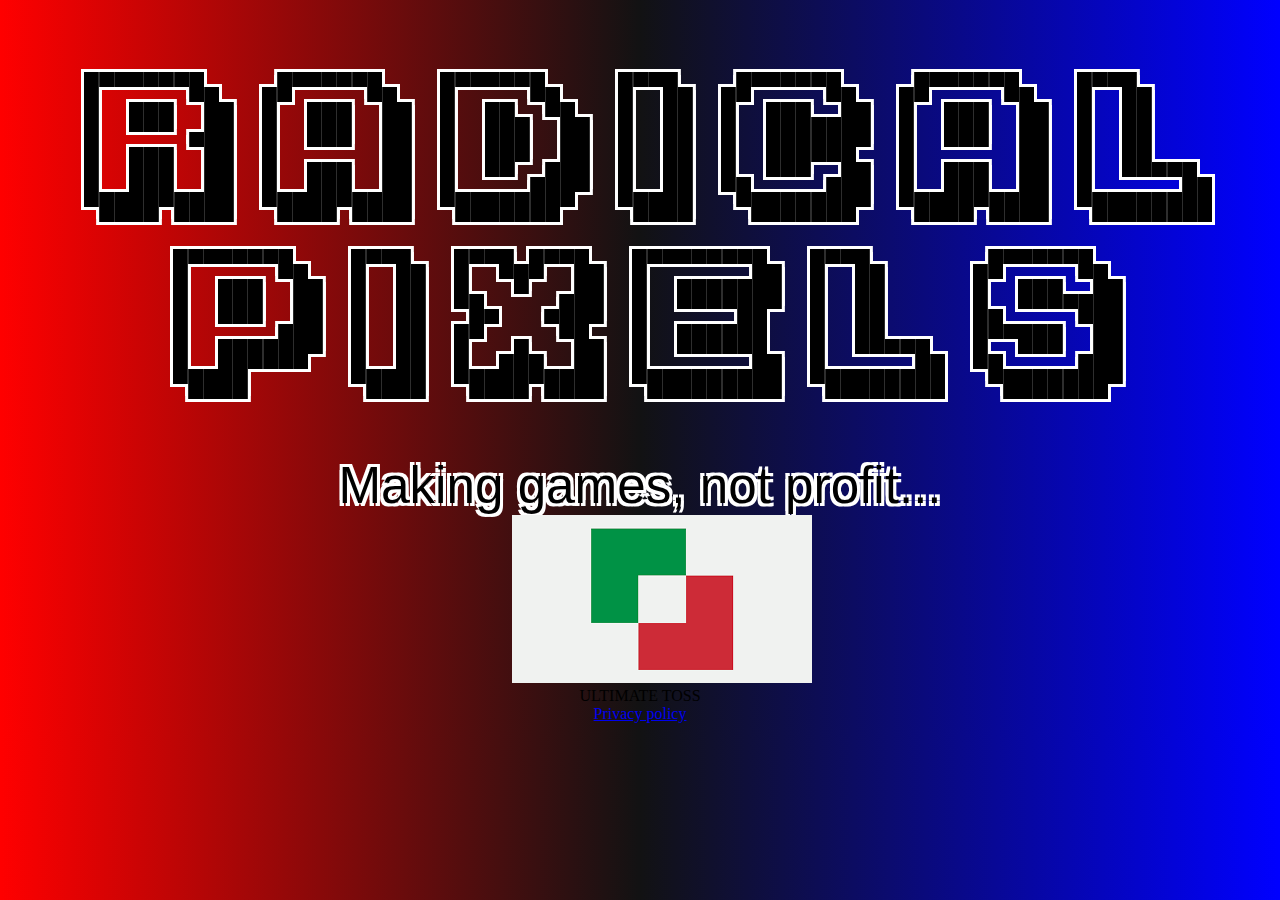
==== index.html @ 6ad02829 "add privacy policy" ====
<!DOCTYPE html>

<html lang="en">

<head>
    <meta charset="UTF-8">
    <meta name="viewport" content="width=device-width, initial-scale=1.0">
    
    <!-- <base href="https://radicalpixels.xyz/" target="_blank"> -->

    <title>Radical Pixels</title>
    
    <link rel="shortcut icon" href="favicon/favicon.ico" />
    <link rel="stylesheet" href="style.css">
</head>

<body>

    <body class="background-body">


        <div class="title">
            <div>R a d i c a l</div>
            <div>P i x e l s</div>
        </div>
        <div class="motto">
            Making games, not profit...
        </div>

        <center>
            <div class="game-entry">
                <img src="radicalpixels.png"><div>ULTIMATE TOSS</div>
            </div>
        </center>

        <a href="privacy-policy.html">Privacy policy</a>


        <!--play store-->
        <!-- 
        <div>
            <button class="button2"
                onclick="window.open('https://play.google.com/store/apps/details?id=com.salvai.ultimatetoss','_blank')">Ultimate
                Toss</button>
        </div>

        <div>
            <button class="button2"
                onclick="window.open('https://play.google.com/store/apps/details?id=com.salvai.broomball','_blank')">Pocket
                Broomball</button>

        </div> -->

        <!--app store-->
        <!-- 
        <div>
            <button class="button1"
                onclick="window.open('https://apps.apple.com/app/ultimate-toss/id1522604143','_blank')">Ultimate
                Toss</button>

        </div>

        <div>
            <button class="button1"
                onclick="window.open('https://apps.apple.com/app/pocket-broomball/id1511009171','_blank')">Pocket
                Broomball</button>
        </div> -->

    </body>

</html>

<style>



</style>
---- style.css ----
@font-face {
    font-family: 'ArcadeClassic';
    src: url('ka1.ttf')  format('truetype')
}

body {
    background-image: linear-gradient(to right, red ,rgb(18, 18, 19), blue);
    text-align: center;
}

.title {
    font-family: 'ArcadeClassic';
    /* font-family: Arial, sans-serif; */
    font-size: 12vw;
    margin: 4vw;
    text-shadow: -3px 3px white,3px 3px white,3px -3px white,-3px -3px white;
}


.motto{
    text-align: center;
    font-size: 4vw;
    font-family: Verdana, sans-serif;
    text-shadow: -3px 3px white,3px 3px white,3px -3px white,-3px -3px white;
}

.game-entry {
    width: 20vw;
}

.game-icon {

}
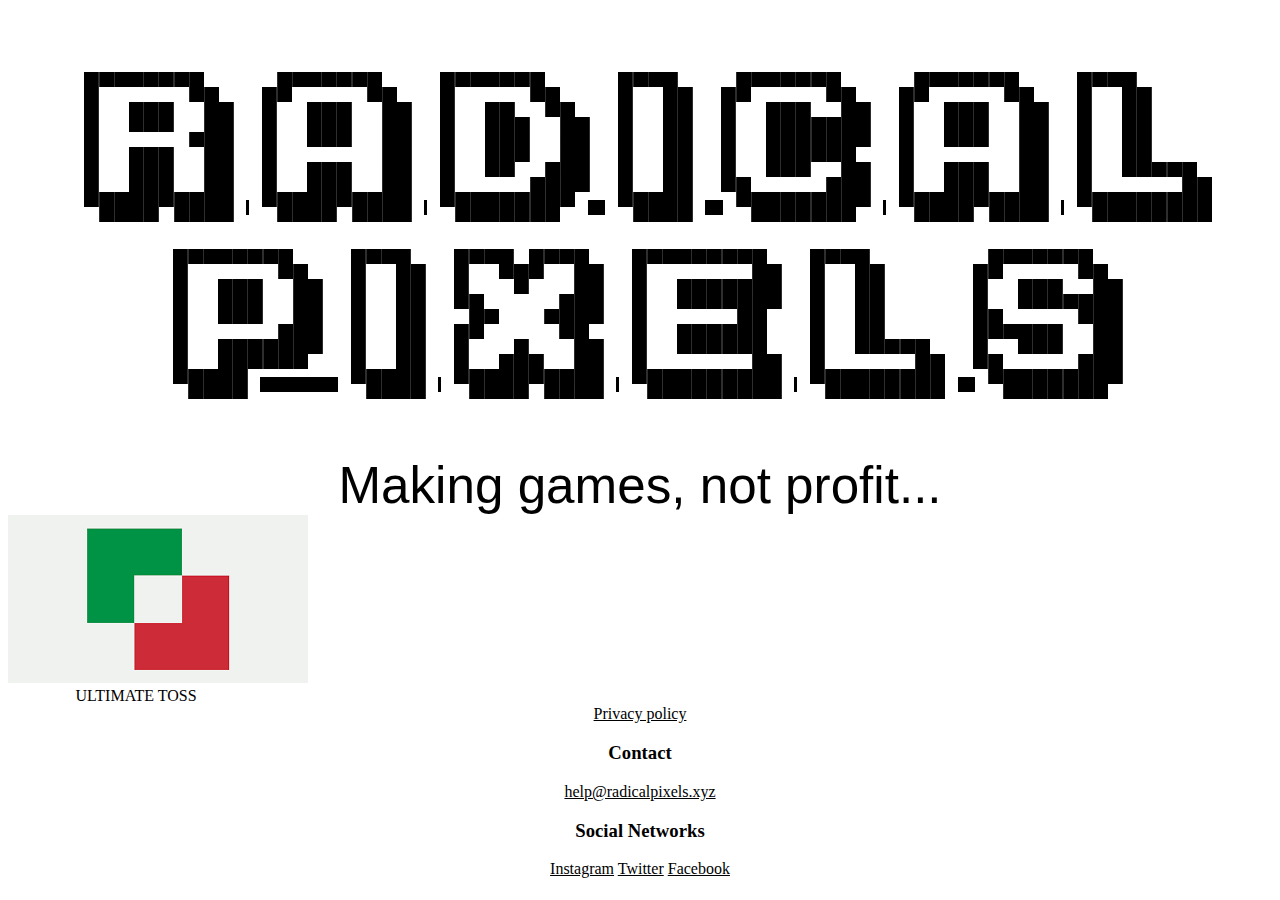
==== commit 38167397: "improves navigation and privacy policy" ====
--- a/index.html
+++ b/index.html
@@ -5,11 +5,11 @@
 <head>
     <meta charset="UTF-8">
     <meta name="viewport" content="width=device-width, initial-scale=1.0">
-    
+
     <!-- <base href="https://radicalpixels.xyz/" target="_blank"> -->
 
     <title>Radical Pixels</title>
-    
+
     <link rel="shortcut icon" href="favicon/favicon.ico" />
     <link rel="stylesheet" href="style.css">
 </head>
@@ -20,20 +20,35 @@
 
 
         <div class="title">
-            <div>R a d i c a l</div>
-            <div>P i x e l s</div>
+            <a href="index.html">R a d i c a l</a>
+            <a href="index.html">P i x e l s</a>
         </div>
+
         <div class="motto">
             Making games, not profit...
         </div>
 
-        <center>
-            <div class="game-entry">
-                <img src="radicalpixels.png"><div>ULTIMATE TOSS</div>
-            </div>
-        </center>
+        <div class="game-entry">
+            <img src="radicalpixels.png">
+            <div>ULTIMATE TOSS</div>
+        </div>
 
         <a href="privacy-policy.html">Privacy policy</a>
+
+        <h3>Contact</h3>
+
+        <a href="mailto:help@radicalpixels.xyz">help@radicalpixels.xyz</a>
+
+        <h3>Social Networks</h3>
+
+        <a href="https://godotengine.org/" target="_blank">Instagram</a>
+
+        <a href="https://godotengine.org/" target="_blank">Twitter</a>
+
+        <a href="https://godotengine.org/" target="_blank">Facebook</a>
+
+        
+
 
 
         <!--play store-->
--- a/style.css
+++ b/style.css
@@ -4,7 +4,7 @@
 }
 
 body {
-    background-image: linear-gradient(to right, red ,rgb(18, 18, 19), blue);
+    /* background-image: linear-gradient(to right, red ,rgb(18, 18, 19), blue); */
     text-align: center;
 }
 
@@ -15,6 +15,15 @@
     margin: 4vw;
     text-shadow: -3px 3px white,3px 3px white,3px -3px white,-3px -3px white;
 }
+
+a { color:black } /* Globally */
+
+/* Each state */
+
+a:visited { text-decoration: none; color:black; }
+a:hover { text-decoration: none; color:black; }
+a:focus { text-decoration: none; color:black; }
+a:hover, a:active { text-decoration: none; color:black }
 
 
 .motto{
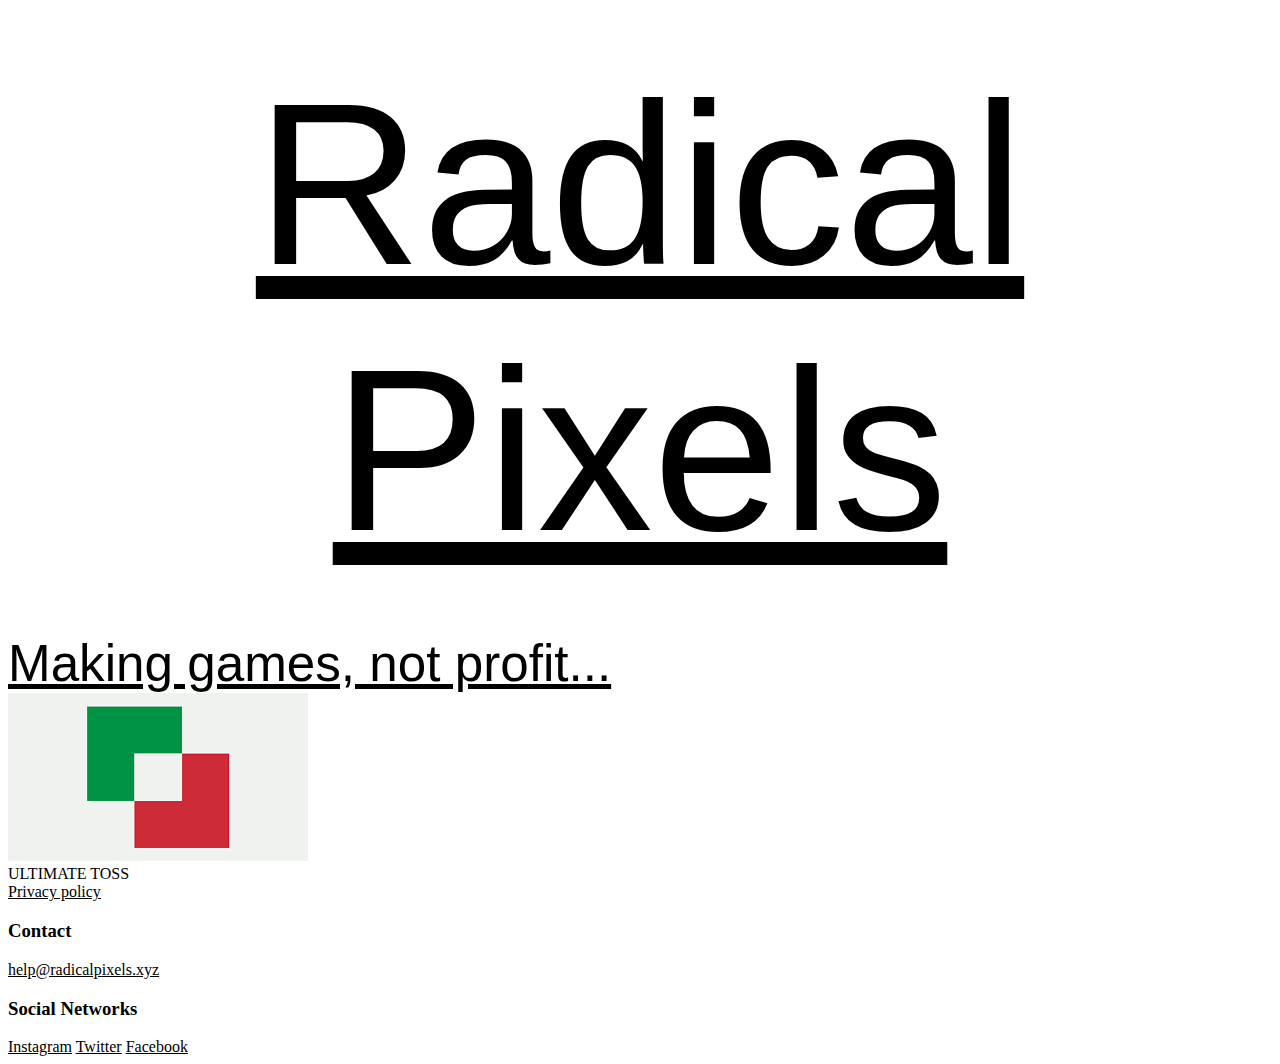
==== commit 87be0853: "new structure. improved policy" ====
--- a/index.html
+++ b/index.html
@@ -20,20 +20,20 @@
 
 
         <div class="title">
-            <a href="index.html">R a d i c a l</a>
-            <a href="index.html">P i x e l s</a>
+            <a href="index.html">Radical</a> <br>
+            <a href="index.html">Pixels</a>
         </div>
 
-        <div class="motto">
+        <a class="motto" href="our-mission.html">
             Making games, not profit...
-        </div>
+        </a>
 
         <div class="game-entry">
             <img src="radicalpixels.png">
             <div>ULTIMATE TOSS</div>
         </div>
 
-        <a href="privacy-policy.html">Privacy policy</a>
+        <a href="privacy-policies/privacy-policy.html">Privacy policy</a>
 
         <h3>Contact</h3>
 
--- a/style.css
+++ b/style.css
@@ -5,14 +5,15 @@
 
 body {
     /* background-image: linear-gradient(to right, red ,rgb(18, 18, 19), blue); */
-    text-align: center;
+    /* text-align: center; */
 }
 
 .title {
-    font-family: 'ArcadeClassic';
-    /* font-family: Arial, sans-serif; */
-    font-size: 12vw;
+    /* font-family: 'ArcadeClassic'; */
+    font-family: Verdana, sans-serif;
+    font-size: 18vw;
     margin: 4vw;
+    text-align: center;
     text-shadow: -3px 3px white,3px 3px white,3px -3px white,-3px -3px white;
 }
 
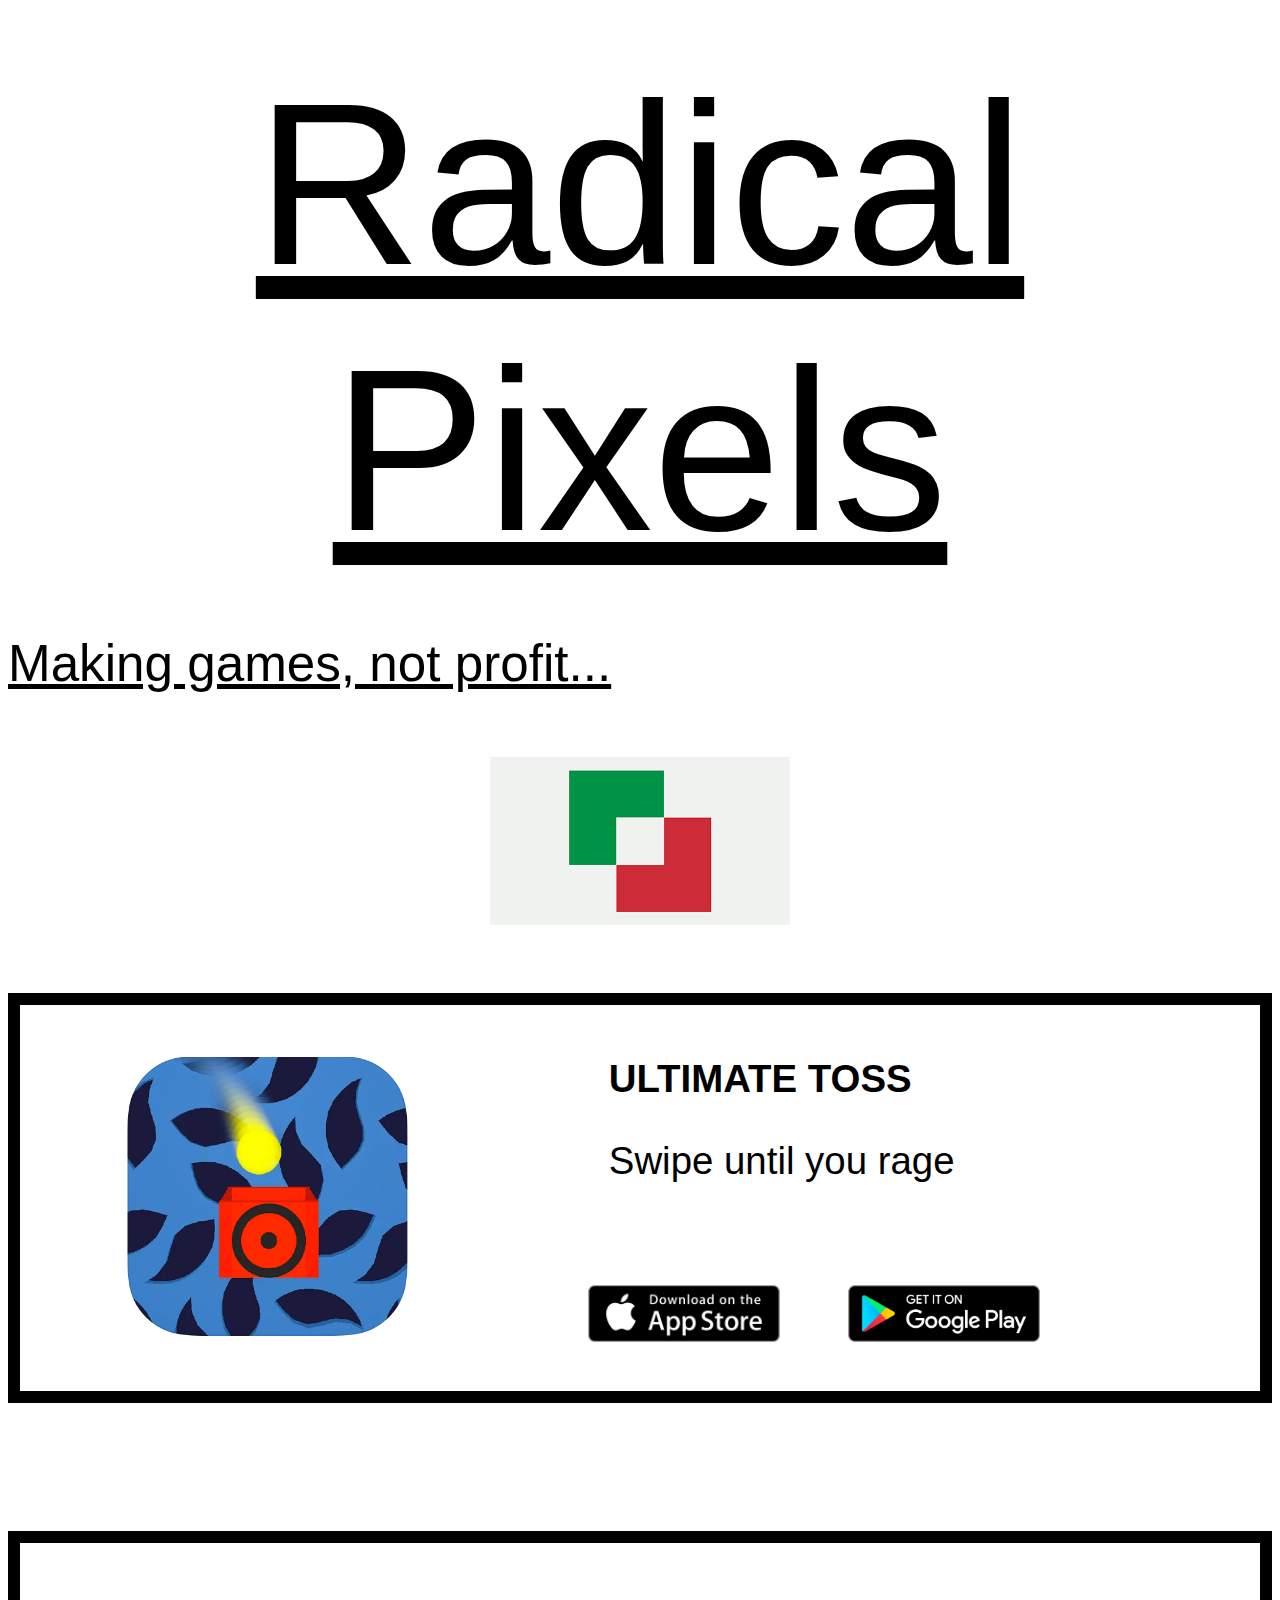
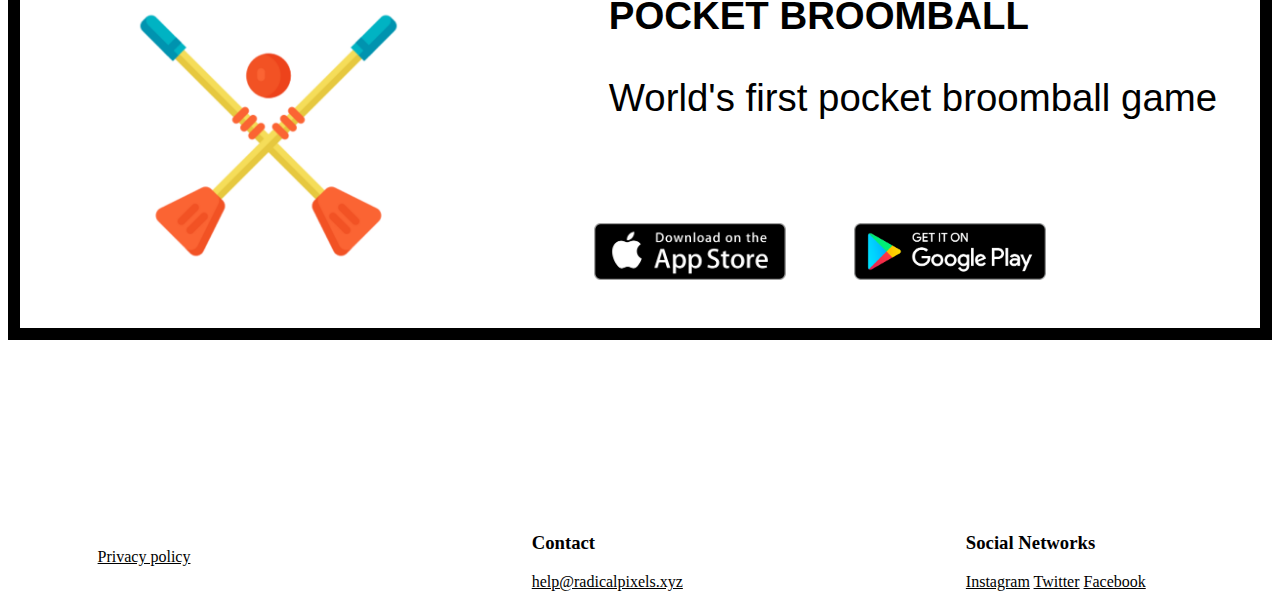
==== commit cc4529a8: "add pocket broomball and ultimatetoss buttons, logo, description" ====
--- a/index.html
+++ b/index.html
@@ -28,65 +28,108 @@
             Making games, not profit...
         </a>
 
-        <div class="game-entry">
+
+        <div class="logo">
+
             <img src="radicalpixels.png">
-            <div>ULTIMATE TOSS</div>
+
         </div>
 
-        <a href="privacy-policies/privacy-policy.html">Privacy policy</a>
+        <div class="border">
+            <div style="float: left;">
 
-        <h3>Contact</h3>
+                <img src="ultimatetoss.png" height="280" width="100%">
 
-        <a href="mailto:help@radicalpixels.xyz">help@radicalpixels.xyz</a>
+            </div>
 
-        <h3>Social Networks</h3>
+            <div class="text ">
 
-        <a href="https://godotengine.org/" target="_blank">Instagram</a>
+                <b> ULTIMATE TOSS</b>
 
-        <a href="https://godotengine.org/" target="_blank">Twitter</a>
+            </div>
 
-        <a href="https://godotengine.org/" target="_blank">Facebook</a>
+            <div class="text1 ">
 
-        
+                <p>Swipe until you rage</p>
+
+            </div>
+
+
+            <div class="buttons ">
+                <button class="button1 " onclick="window.open( 'https://apps.apple.com/app/ultimate-toss/id1522604143', '_blank') ">
+                </button>
+                <button class="button2 " onclick="window.open( 'https://play.google.com/store/apps/details?id=com.salvai.ultimatetoss', '_blank') ">
+                </button>
+
+
+            </div>
+
+
+        </div>
 
 
 
-        <!--play store-->
-        <!-- 
-        <div>
-            <button class="button2"
-                onclick="window.open('https://play.google.com/store/apps/details?id=com.salvai.ultimatetoss','_blank')">Ultimate
-                Toss</button>
-        </div>
 
-        <div>
-            <button class="button2"
-                onclick="window.open('https://play.google.com/store/apps/details?id=com.salvai.broomball','_blank')">Pocket
-                Broomball</button>
 
-        </div> -->
+        <div class="border1 ">
+            <div style="float: left; ">
 
-        <!--app store-->
-        <!-- 
-        <div>
-            <button class="button1"
-                onclick="window.open('https://apps.apple.com/app/ultimate-toss/id1522604143','_blank')">Ultimate
-                Toss</button>
+                <img src="broomball.png " height="280" width="100%">
+
+            </div>
+
+            <div class="text ">
+
+                <b> POCKET BROOMBALL</b>
+
+            </div>
+
+            <div class="text1 ">
+
+                <p>World's first pocket broomball game</p>
+
+            </div>
+
+
+            <div class="buttons ">
+                <button class="button1 " onclick="window.open( 'https://apps.apple.com/app/pocket-broomball/id1511009171', '_blank') ">
+                </button>
+                <button class="button2 " onclick="window.open( 'https://play.google.com/store/apps/details?id=com.salvai.broomball', '_blank') ">
+                </button>
+
+
+            </div>
+
 
         </div>
 
-        <div>
-            <button class="button1"
-                onclick="window.open('https://apps.apple.com/app/pocket-broomball/id1511009171','_blank')">Pocket
-                Broomball</button>
-        </div> -->
+
+
+
+        <div class="footer ">
+
+            <p>
+
+                <a href="privacy-policies/privacy-policy.html ">Privacy policy</a>
+
+            </p>
+
+            <h3>Contact</h3>
+
+            <a href="mailto:help@radicalpixels.xyz ">help@radicalpixels.xyz</a>
+
+
+            <h3>Social Networks</h3>
+
+
+            <a href="https://godotengine.org/ " target="_blank ">Instagram</a>
+
+            <a href="https://godotengine.org/ " target="_blank ">Twitter</a>
+
+            <a href="https://godotengine.org/ " target="_blank ">Facebook</a>
+
+        </div>
 
     </body>
 
-</html>
-
-<style>
-
-
-
-</style>+</html>--- a/style.css
+++ b/style.css
@@ -1,6 +1,6 @@
 @font-face {
     font-family: 'ArcadeClassic';
-    src: url('ka1.ttf')  format('truetype')
+    src: url('ka1.ttf') format('truetype')
 }
 
 body {
@@ -14,30 +14,113 @@
     font-size: 18vw;
     margin: 4vw;
     text-align: center;
-    text-shadow: -3px 3px white,3px 3px white,3px -3px white,-3px -3px white;
+    text-shadow: -3px 3px white, 3px 3px white, 3px -3px white, -3px -3px white;
 }
 
-a { color:black } /* Globally */
+a {
+    color: black
+}
+
+
+/* Globally */
+
 
 /* Each state */
 
-a:visited { text-decoration: none; color:black; }
-a:hover { text-decoration: none; color:black; }
-a:focus { text-decoration: none; color:black; }
-a:hover, a:active { text-decoration: none; color:black }
+a:visited {
+    text-decoration: none;
+    color: black;
+}
 
+a:hover {
+    text-decoration: none;
+    color: black;
+}
 
-.motto{
+a:focus {
+    text-decoration: none;
+    color: black;
+}
+
+a:hover,
+a:active {
+    text-decoration: none;
+    color: black
+}
+
+.motto {
     text-align: center;
     font-size: 4vw;
     font-family: Verdana, sans-serif;
-    text-shadow: -3px 3px white,3px 3px white,3px -3px white,-3px -3px white;
+    text-shadow: -3px 3px white, 3px 3px white, 3px -3px white, -3px -3px white;
 }
 
-.game-entry {
-    width: 20vw;
+.logo {
+    text-align: center;
+    margin-top: 5vw;
+    width: 100%;
+    height: auto;
 }
 
-.game-icon {
+.text {
+    font-size: 3vw;
+    margin-left: 38vw;
+    font-family: Arial;
+}
 
+.text1 {
+    font-family: Arial;
+    font-size: 3vw;
+    /* text-align: justify; */
+    margin-left: 38vw;
+}
+
+.buttons {
+    margin-top: 8vw;
+}
+
+.button1 {
+    background: url(AppStore.png) no-repeat;
+    cursor: pointer;
+    border: none;
+    background-size: 15vw;
+    width: 20vw;
+    height: 6vw;
+    margin-inline-start: 14vw;
+}
+
+.button2 {
+    background: url(GooglePlay.png) no-repeat;
+    cursor: pointer;
+    border: none;
+    background-size: 15vw;
+    width: 20vw;
+    height: 6vw;
+}
+
+.border {
+    border-style: solid;
+    border-color: black;
+    border-width: 1vw;
+    margin-top: 5vw;
+    padding-top: 4vw;
+    padding-left: 8vw;
+    padding-bottom: 2vw;
+}
+
+.border1 {
+    border-style: solid;
+    border-color: black;
+    border-width: 1vw;
+    margin-top: 10vw;
+    padding-top: 4vw;
+    padding-left: 8vw;
+    padding-bottom: 2vw;
+}
+
+.footer {
+    padding-top: 15vw;
+    column-count: 3;
+    column-gap: 10vw;
+    padding-left: 7vw;
 }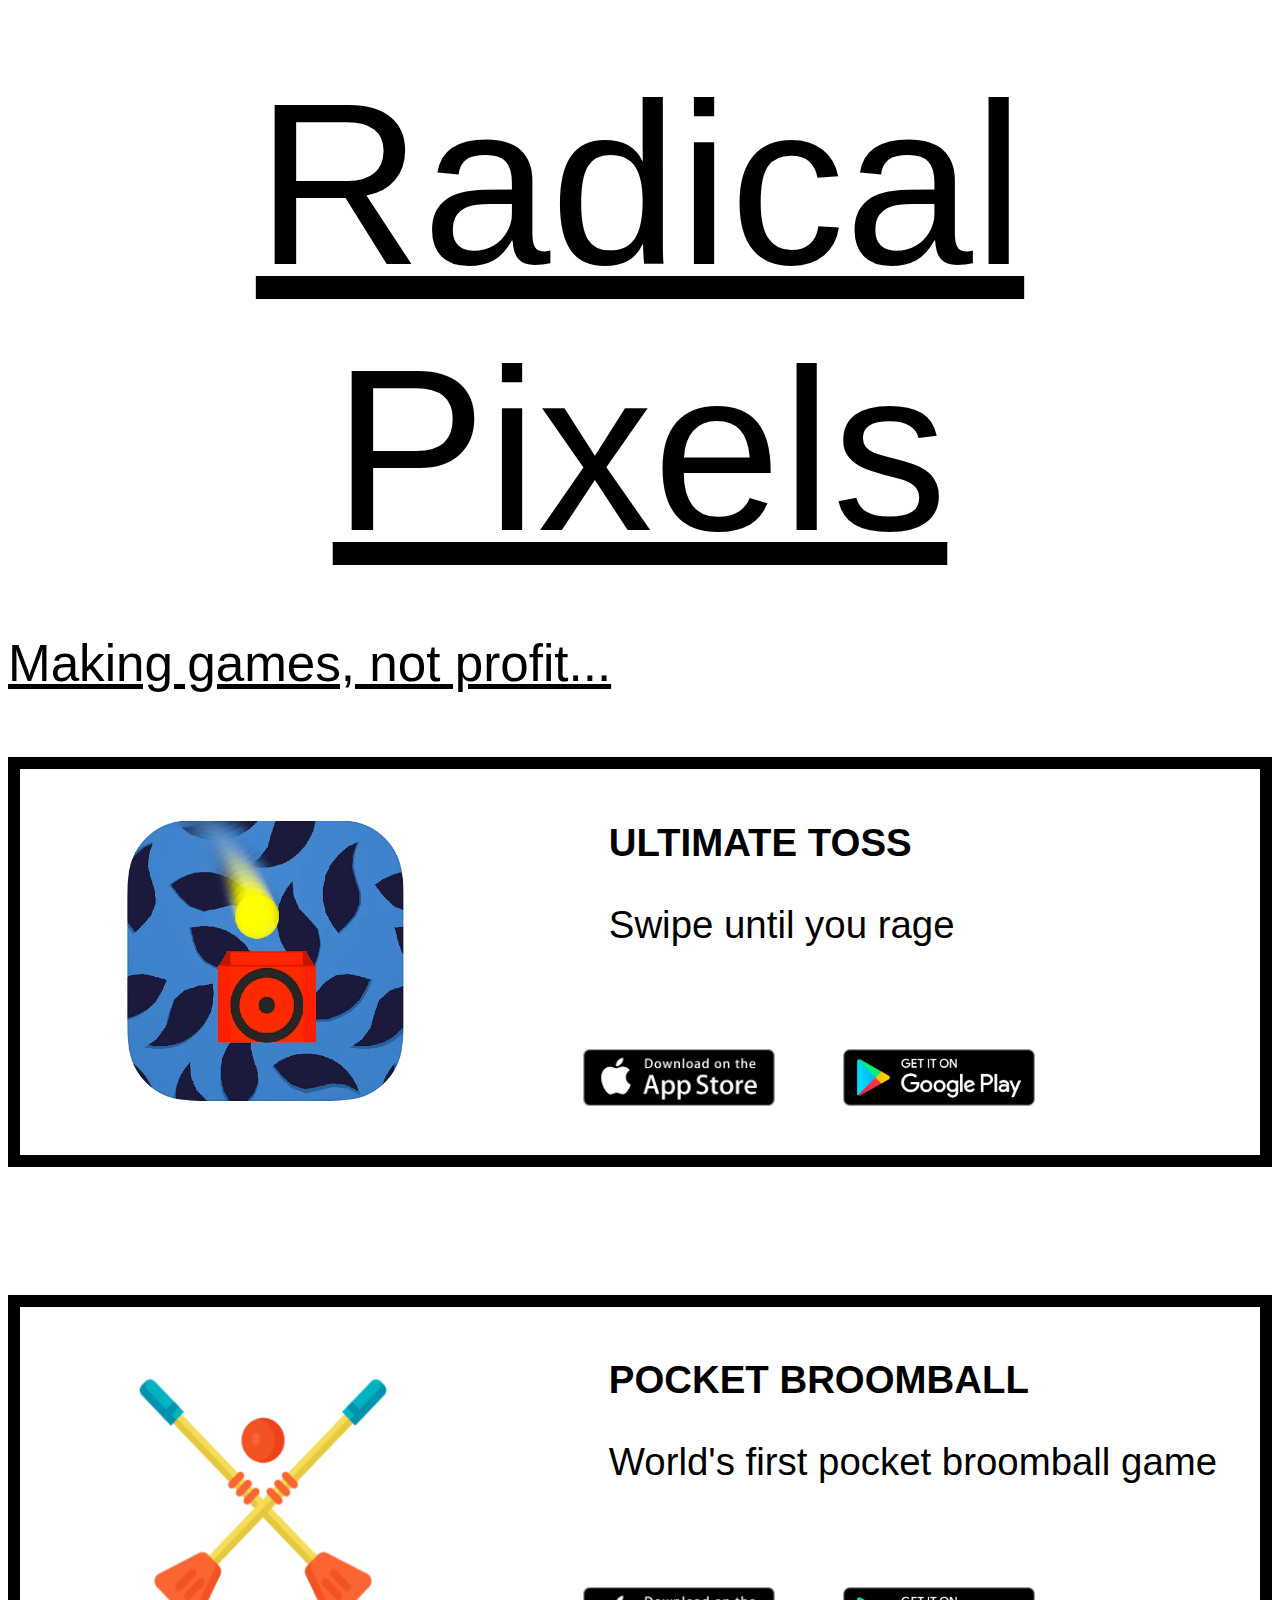
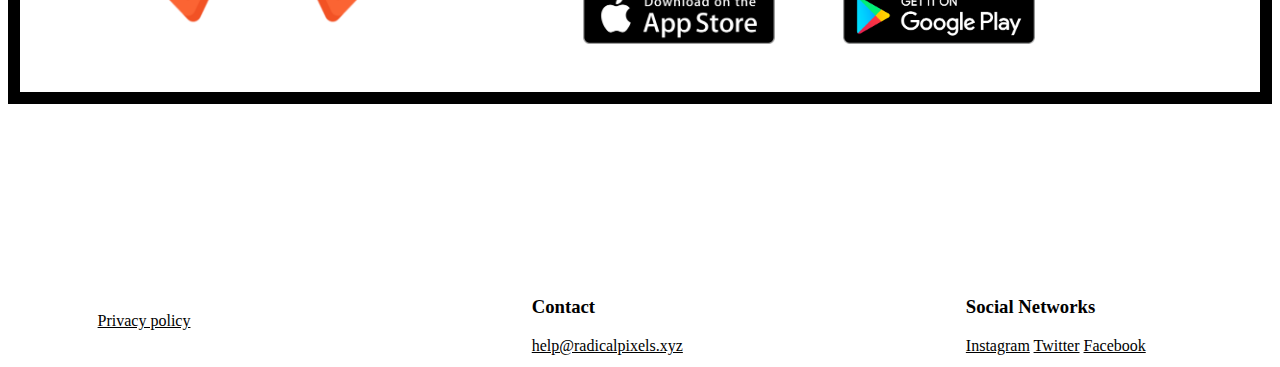
==== commit 8b906183: "fixe game icons size and move to style.css" ====
--- a/index.html
+++ b/index.html
@@ -29,16 +29,16 @@
         </a>
 
 
-        <div class="logo">
+        <!-- <div class="logo">
 
             <img src="radicalpixels.png">
 
-        </div>
+        </div> -->
 
         <div class="border">
             <div style="float: left;">
 
-                <img src="ultimatetoss.png" height="280" width="100%">
+                <img src="ultimatetoss.png" class="game-icons">
 
             </div>
 
@@ -74,7 +74,7 @@
         <div class="border1 ">
             <div style="float: left; ">
 
-                <img src="broomball.png " height="280" width="100%">
+                <img src="broomball.png " class="game-icons">
 
             </div>
 
--- a/style.css
+++ b/style.css
@@ -123,4 +123,9 @@
     column-count: 3;
     column-gap: 10vw;
     padding-left: 7vw;
+}
+
+.game-icons {
+    width: 22vw;
+    height: 22vw;
 }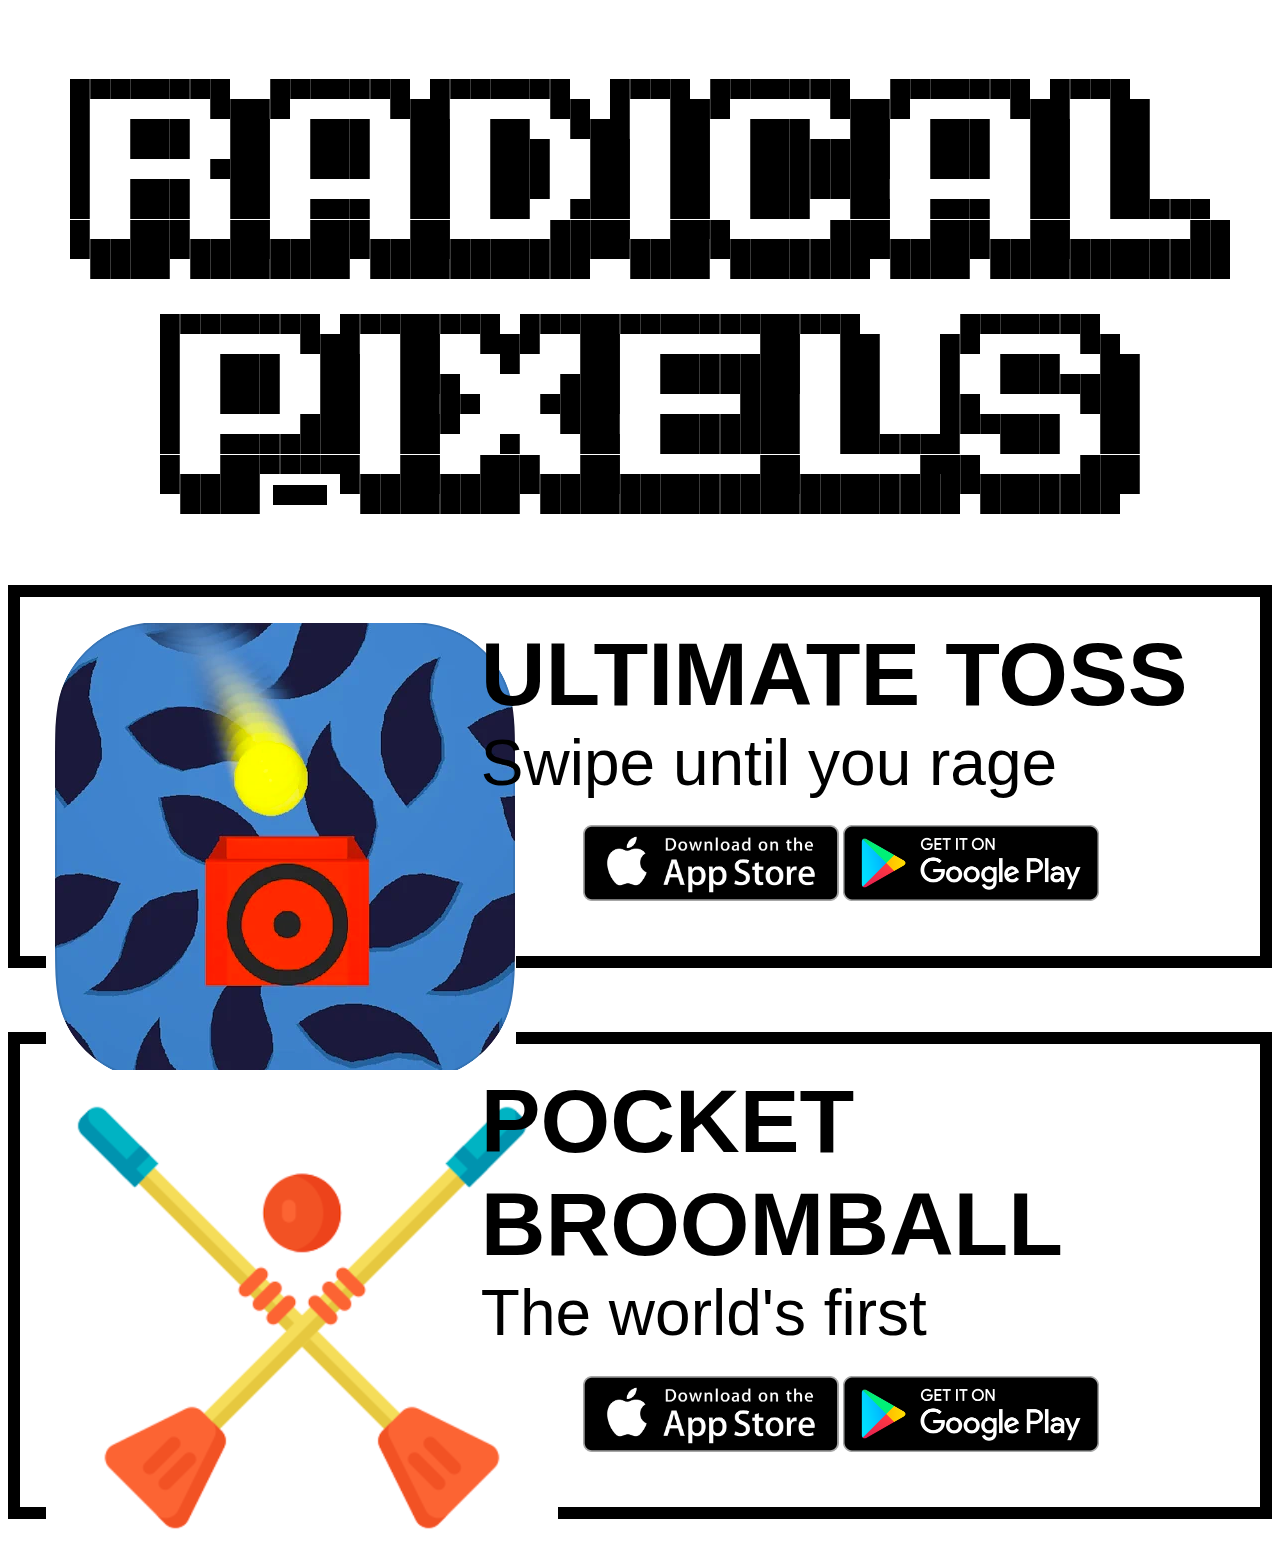
==== commit ef87ae42: "fix broomball icon size. removed stuff's not ready yet. css improvements" ====
--- a/index.html
+++ b/index.html
@@ -23,10 +23,11 @@
             <a href="index.html">Radical</a> <br>
             <a href="index.html">Pixels</a>
         </div>
-
-        <a class="motto" href="our-mission.html">
+        
+<!-- 
+        <a class="motto" href="our-mission.html"> 
             Making games, not profit...
-        </a>
+        </a> -->
 
 
         <!-- <div class="logo">
@@ -36,29 +37,31 @@
         </div> -->
 
         <div class="border">
-            <div style="float: left;">
+            <div class="game-icon">
 
-                <img src="ultimatetoss.png" class="game-icons">
+                <img src="ultimatetoss.png">
 
             </div>
 
-            <div class="text ">
+            <div class="game-title">
 
-                <b> ULTIMATE TOSS</b>
+                <b>ULTIMATE TOSS</b>
 
             </div>
 
-            <div class="text1 ">
+            <div class="game-description">
 
-                <p>Swipe until you rage</p>
+                Swipe until you rage
 
             </div>
 
 
-            <div class="buttons ">
-                <button class="button1 " onclick="window.open( 'https://apps.apple.com/app/ultimate-toss/id1522604143', '_blank') ">
+            <div class="buttons">
+                <button class="play-store"
+                    onclick="window.open( 'https://apps.apple.com/app/ultimate-toss/id1522604143', '_blank') ">
                 </button>
-                <button class="button2 " onclick="window.open( 'https://play.google.com/store/apps/details?id=com.salvai.ultimatetoss', '_blank') ">
+                <button class="apple-store"
+                    onclick="window.open( 'https://play.google.com/store/apps/details?id=com.salvai.ultimatetoss', '_blank') ">
                 </button>
 
 
@@ -71,30 +74,32 @@
 
 
 
-        <div class="border1 ">
-            <div style="float: left; ">
+        <div class="border">
+            <div class="game-icon">
 
-                <img src="broomball.png " class="game-icons">
+                <img src="broomball.png ">
 
             </div>
 
-            <div class="text ">
+            <div class="game-title">
 
-                <b> POCKET BROOMBALL</b>
+                <b>POCKET BROOMBALL</b>
 
             </div>
 
-            <div class="text1 ">
+            <div class="game-description">
 
-                <p>World's first pocket broomball game</p>
+                The world's first
 
             </div>
 
 
-            <div class="buttons ">
-                <button class="button1 " onclick="window.open( 'https://apps.apple.com/app/pocket-broomball/id1511009171', '_blank') ">
+            <div class="buttons">
+                <button class="play-store"
+                    onclick="window.open( 'https://apps.apple.com/app/pocket-broomball/id1511009171', '_blank') ">
                 </button>
-                <button class="button2 " onclick="window.open( 'https://play.google.com/store/apps/details?id=com.salvai.broomball', '_blank') ">
+                <button class="apple-store"
+                    onclick="window.open( 'https://play.google.com/store/apps/details?id=com.salvai.broomball', '_blank') ">
                 </button>
 
 
@@ -106,7 +111,7 @@
 
 
 
-        <div class="footer ">
+        <!-- <div class="footer ">
 
             <p>
 
@@ -128,7 +133,7 @@
 
             <a href="https://godotengine.org/ " target="_blank ">Facebook</a>
 
-        </div>
+        </div> -->
 
     </body>
 
--- a/style.css
+++ b/style.css
@@ -9,23 +9,20 @@
 }
 
 .title {
-    /* font-family: 'ArcadeClassic'; */
-    font-family: Verdana, sans-serif;
-    font-size: 18vw;
+    font-family: 'ArcadeClassic';
+    /* font-family: Verdana, sans-serif; */
+    font-size: 16vw;
     margin: 4vw;
     text-align: center;
     text-shadow: -3px 3px white, 3px 3px white, 3px -3px white, -3px -3px white;
 }
 
+
+/* KEEP links black */
 a {
     color: black
 }
 
-
-/* Globally */
-
-
-/* Each state */
 
 a:visited {
     text-decoration: none;
@@ -48,6 +45,8 @@
     color: black
 }
 
+/* KEEP links black */
+
 .motto {
     text-align: center;
     font-size: 4vw;
@@ -62,38 +61,27 @@
     height: auto;
 }
 
-.text {
-    font-size: 3vw;
-    margin-left: 38vw;
-    font-family: Arial;
+
+.buttons {
+    margin-top: 2vw;
+    margin-left: 8vw;
 }
 
-.text1 {
-    font-family: Arial;
-    font-size: 3vw;
-    /* text-align: justify; */
-    margin-left: 38vw;
-}
-
-.buttons {
-    margin-top: 8vw;
-}
-
-.button1 {
+.play-store {
     background: url(AppStore.png) no-repeat;
     cursor: pointer;
     border: none;
-    background-size: 15vw;
+    background-size: 20vw;
     width: 20vw;
     height: 6vw;
     margin-inline-start: 14vw;
 }
 
-.button2 {
+.apple-store {
     background: url(GooglePlay.png) no-repeat;
     cursor: pointer;
     border: none;
-    background-size: 15vw;
+    background-size: 20vw;
     width: 20vw;
     height: 6vw;
 }
@@ -103,19 +91,9 @@
     border-color: black;
     border-width: 1vw;
     margin-top: 5vw;
-    padding-top: 4vw;
-    padding-left: 8vw;
-    padding-bottom: 2vw;
-}
-
-.border1 {
-    border-style: solid;
-    border-color: black;
-    border-width: 1vw;
-    margin-top: 10vw;
-    padding-top: 4vw;
-    padding-left: 8vw;
-    padding-bottom: 2vw;
+    padding-top: 2vw;
+    padding-left: 2vw;
+    padding-bottom: 4vw;
 }
 
 .footer {
@@ -125,7 +103,20 @@
     padding-left: 7vw;
 }
 
-.game-icons {
-    width: 22vw;
-    height: 22vw;
-}+.game-icon {
+    width: 28vw;
+    height: 28vw;
+    float: left;
+}
+
+.game-title {
+    font-size: 7vw;
+    margin-left: 34vw;
+    font-family: Arial;
+}
+
+.game-description {
+    font-family: Arial;
+    font-size: 5vw;
+    margin-left: 34vw;
+}
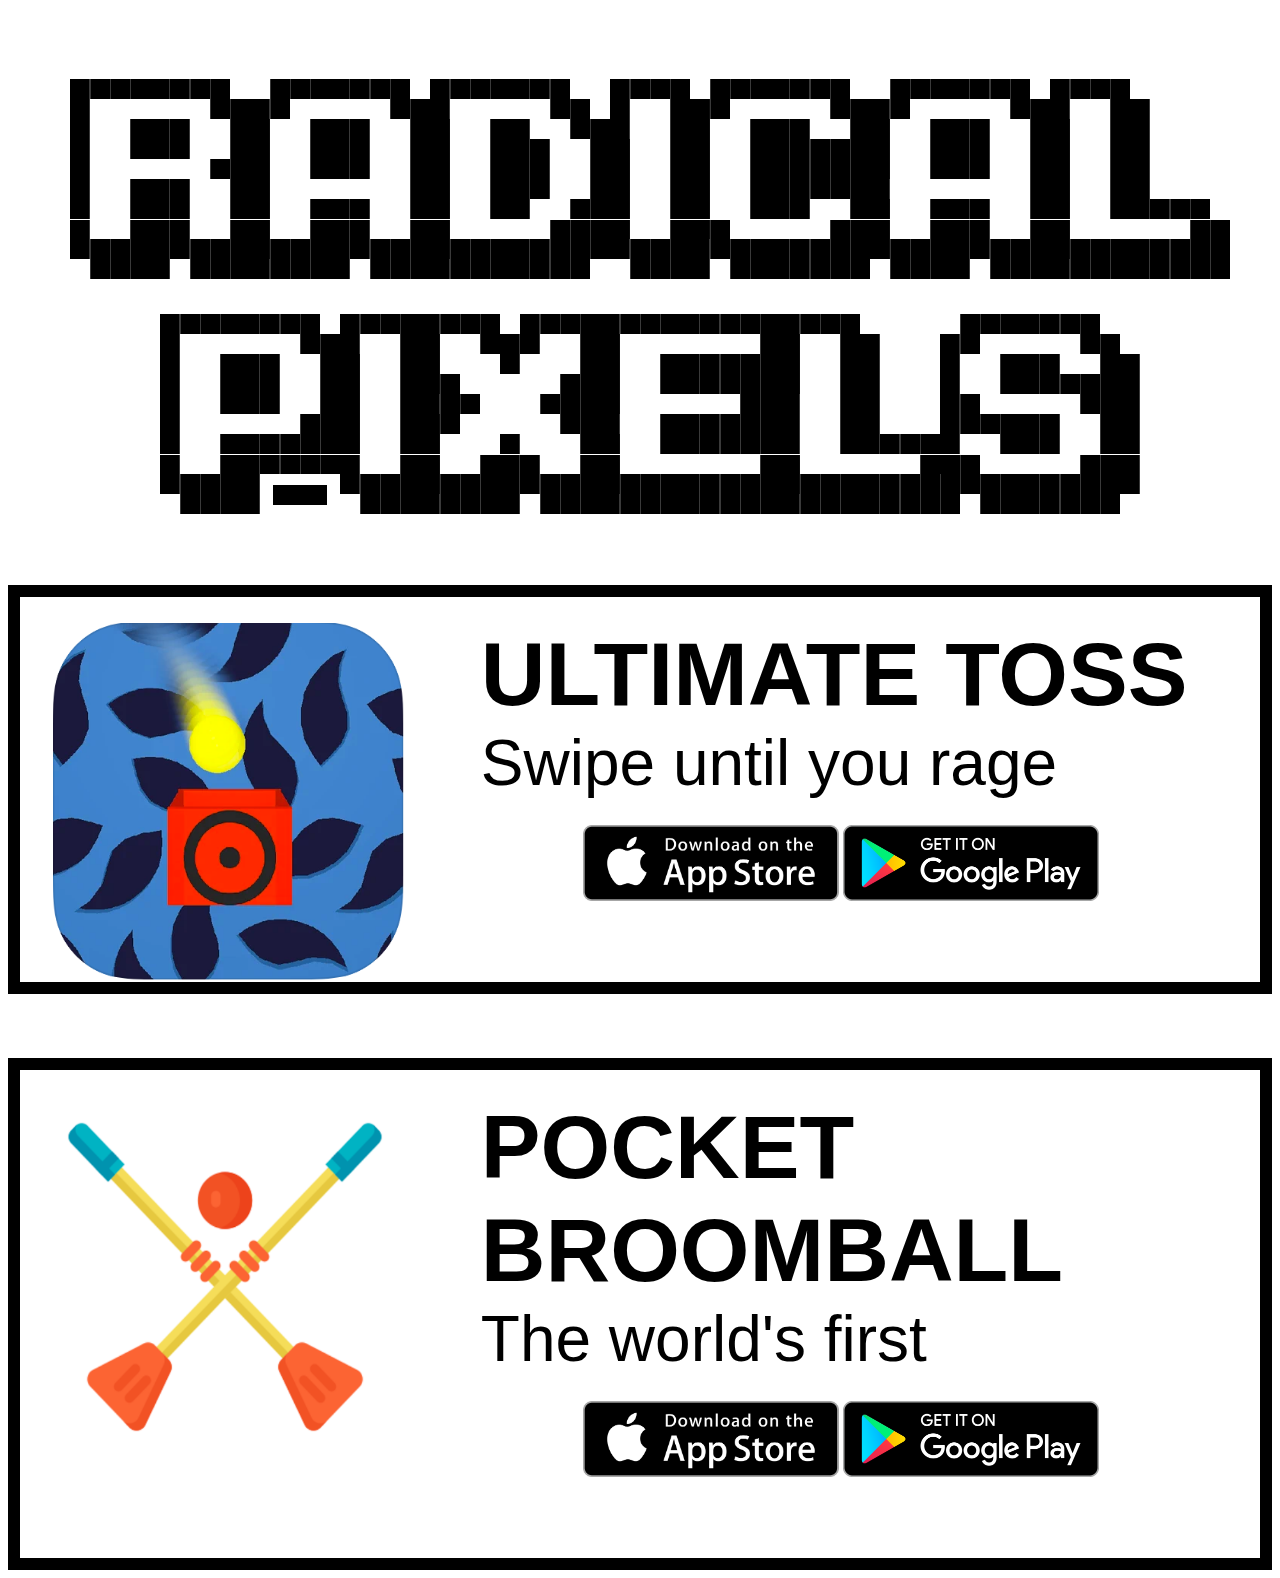
==== commit 3dd29ead: "fix gam-icons size" ====
--- a/index.html
+++ b/index.html
@@ -37,9 +37,9 @@
         </div> -->
 
         <div class="border">
-            <div class="game-icon">
+            <div>
 
-                <img src="ultimatetoss.png">
+                <img src="ultimatetoss.png" class="game-icon">
 
             </div>
 
@@ -75,9 +75,9 @@
 
 
         <div class="border">
-            <div class="game-icon">
+            <div >
 
-                <img src="broomball.png ">
+                <img src="broomball.png" class="game-icon">
 
             </div>
 
--- a/style.css
+++ b/style.css
@@ -93,7 +93,7 @@
     margin-top: 5vw;
     padding-top: 2vw;
     padding-left: 2vw;
-    padding-bottom: 4vw;
+    padding-bottom: 6vw;
 }
 
 .footer {
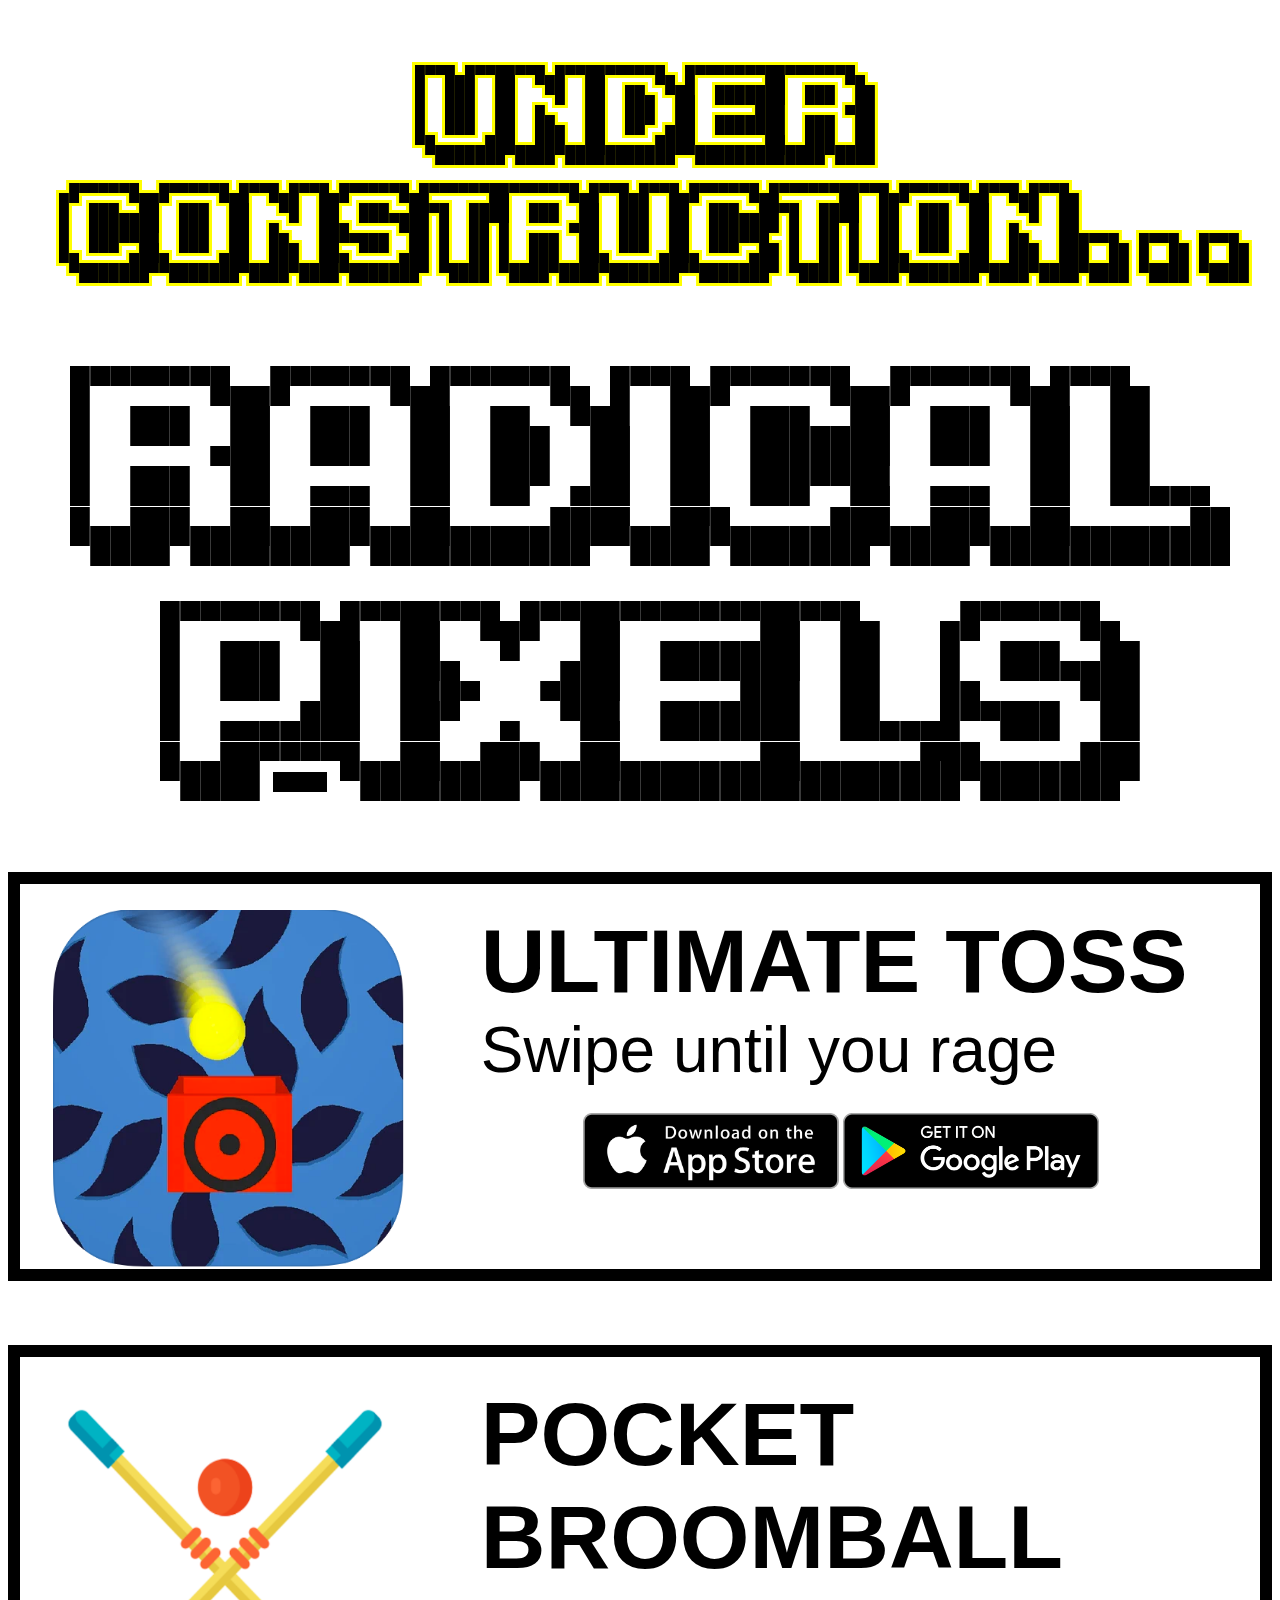
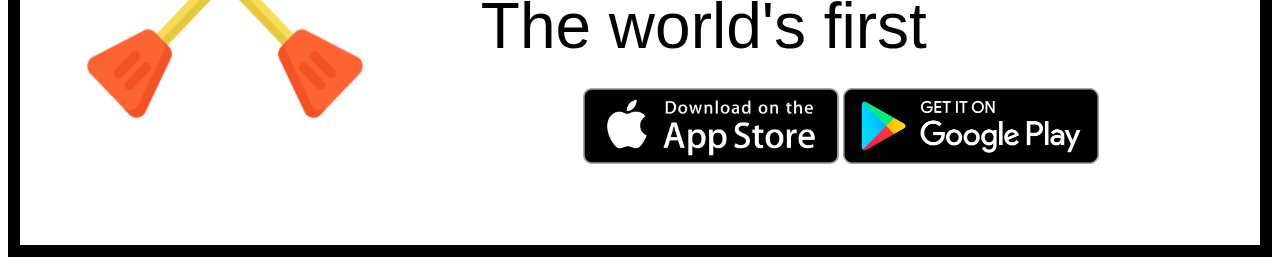
==== commit 979f2a0c: "under construction" ====
--- a/index.html
+++ b/index.html
@@ -17,7 +17,12 @@
 <body>
 
     <body class="background-body">
+        
 
+        <div class="under-construciton">
+            UNDER <br>
+            CONSTRUCTION...
+        </div>
 
         <div class="title">
             <a href="index.html">Radical</a> <br>
--- a/style.css
+++ b/style.css
@@ -120,3 +120,12 @@
     font-size: 5vw;
     margin-left: 34vw;
 }
+
+.under-construciton {
+    font-family: 'ArcadeClassic';
+    /* font-family: Verdana, sans-serif; */
+    font-size: 8vw;
+    margin: 4vw;
+    text-align: center;
+    text-shadow: -3px 3px yellow, 3px 3px yellow, 3px -3px yellow, -3px -3px yellow;
+}
